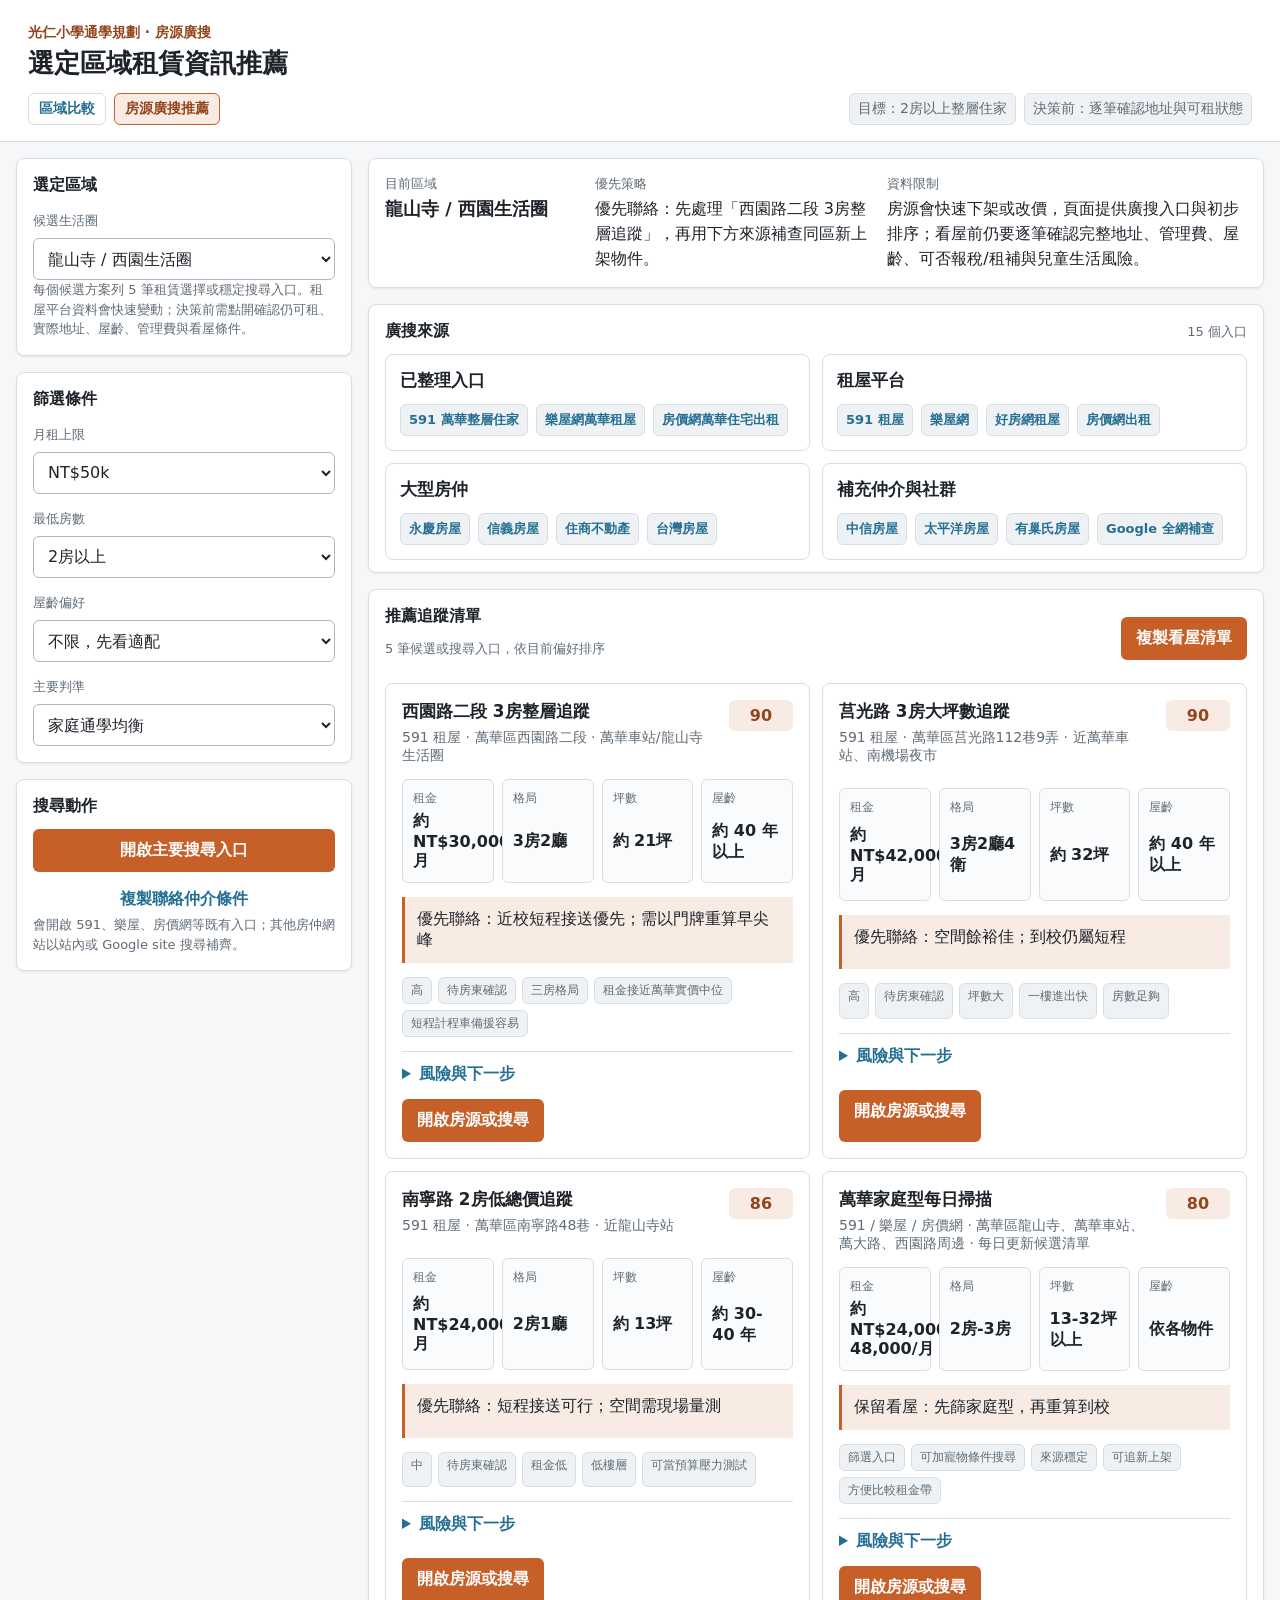
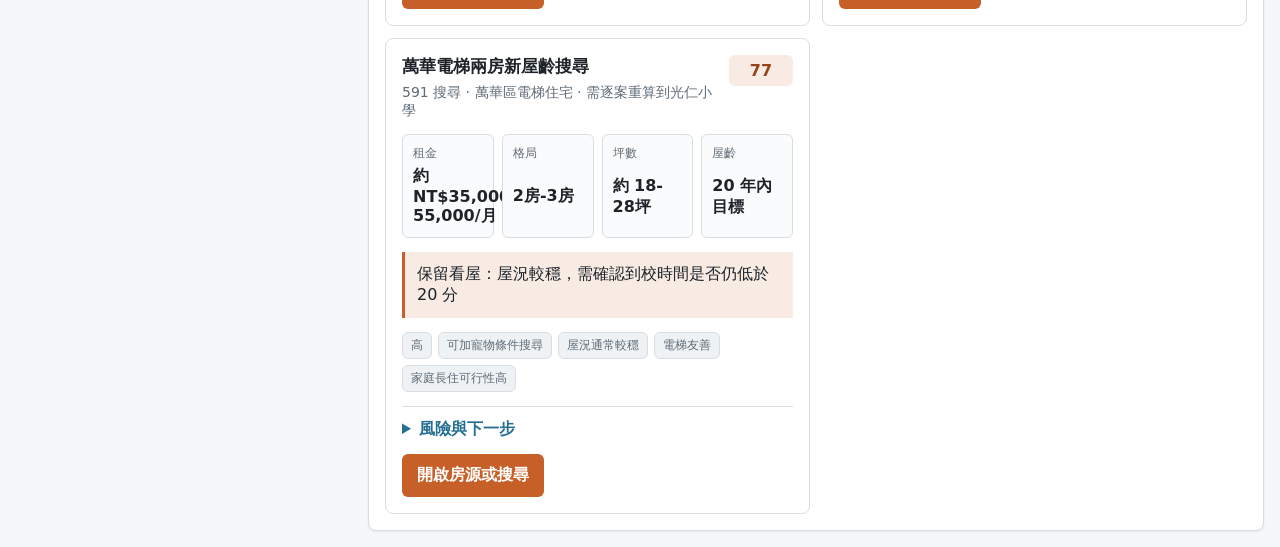
==== rental-search.html @ 24af000b "feat: add rental search recommendation page" ====
<!doctype html>
<html lang="zh-Hant">
  <head>
    <meta charset="utf-8">
    <meta name="viewport" content="width=device-width, initial-scale=1">
    <title>選定區域租賃廣搜推薦</title>
    <link rel="icon" href="data:image/svg+xml,%3Csvg xmlns='http://www.w3.org/2000/svg' viewBox='0 0 16 16'%3E%3Crect width='16' height='16' fill='%23c65f28'/%3E%3Cpath d='M3 8h10v5H3zM5 5h6v3H5z' fill='white'/%3E%3C/svg%3E">
    <link rel="stylesheet" href="styles.css">
  </head>
  <body>
    <header class="app-header">
      <div>
        <p class="eyebrow">光仁小學通學規劃 · 房源廣搜</p>
        <h1>選定區域租賃資訊推薦</h1>
        <nav class="page-nav" aria-label="頁面導覽">
          <a href="index.html">區域比較</a>
          <a aria-current="page" href="rental-search.html">房源廣搜推薦</a>
        </nav>
      </div>
      <div class="header-meta" aria-label="固定規劃條件">
        <span>目標：2房以上整層住家</span>
        <span>決策前：逐筆確認地址與可租狀態</span>
      </div>
    </header>

    <main class="layout rental-layout">
      <aside class="controls" aria-label="租賃搜尋設定">
        <section class="panel">
          <div class="section-heading">
            <h2>選定區域</h2>
          </div>
          <label class="field">
            <span>候選生活圈</span>
            <select id="areaSelect"></select>
          </label>
          <p id="areaScope" class="form-status" role="status" aria-live="polite"></p>
        </section>

        <section class="panel">
          <div class="section-heading">
            <h2>篩選條件</h2>
          </div>
          <label class="field">
            <span>月租上限</span>
            <select id="searchRentLimit">
              <option value="40000">NT$40k</option>
              <option value="50000" selected>NT$50k</option>
              <option value="60000">NT$60k</option>
              <option value="70000">NT$70k</option>
              <option value="90000">NT$90k</option>
            </select>
          </label>
          <label class="field">
            <span>最低房數</span>
            <select id="roomLimit">
              <option value="1">1房以上</option>
              <option value="2" selected>2房以上</option>
              <option value="3">3房以上</option>
            </select>
          </label>
          <label class="field">
            <span>屋齡偏好</span>
            <select id="agePreference">
              <option value="any" selected>不限，先看適配</option>
              <option value="30">30年內優先</option>
              <option value="20">20年內優先</option>
              <option value="10">10年內優先</option>
            </select>
          </label>
          <label class="field">
            <span>主要判準</span>
            <select id="listingPriority">
              <option value="balanced" selected>家庭通學均衡</option>
              <option value="commute">近校與接送優先</option>
              <option value="space">房數與坪數優先</option>
              <option value="newer">屋況與電梯優先</option>
              <option value="budget">租金壓力優先</option>
            </select>
          </label>
        </section>

        <section class="panel">
          <div class="section-heading">
            <h2>搜尋動作</h2>
          </div>
          <button id="openPrimarySearches" class="primary-button full-button" type="button">開啟主要搜尋入口</button>
          <button id="copySearchBrief" class="text-button full-button" type="button">複製聯絡仲介條件</button>
          <p class="form-status">會開啟 591、樂屋、房價網等既有入口；其他房仲網站以站內或 Google site 搜尋補齊。</p>
        </section>
      </aside>

      <section class="workspace" aria-label="房源推薦與搜尋入口">
        <section class="recommendation-panel rental-summary" aria-label="區域搜尋摘要">
          <div>
            <span class="metric-label">目前區域</span>
            <strong id="selectedAreaName">-</strong>
          </div>
          <div>
            <span class="metric-label">優先策略</span>
            <p id="searchStrategy">-</p>
          </div>
          <div>
            <span class="metric-label">資料限制</span>
            <p>房源會快速下架或改價，頁面提供廣搜入口與初步排序；看屋前仍要逐筆確認完整地址、管理費、屋齡、可否報稅/租補與兒童生活風險。</p>
          </div>
        </section>

        <section class="compare-section source-section">
          <div class="section-heading">
            <h2>廣搜來源</h2>
            <span id="sourceCount" class="hint">載入中</span>
          </div>
          <div id="sourceGroups" class="source-groups"></div>
        </section>

        <section class="compare-section">
          <div class="section-heading">
            <div>
              <h2>推薦追蹤清單</h2>
              <p id="listingCount" class="hint">載入中</p>
            </div>
            <button id="copyShortlist" class="primary-button" type="button">複製看屋清單</button>
          </div>
          <div id="listingCards" class="listing-cards" aria-live="polite"></div>
        </section>
      </section>
    </main>

    <template id="sourceGroupTemplate">
      <article class="source-group">
        <h3></h3>
        <div class="source-links"></div>
      </article>
    </template>

    <template id="listingTemplate">
      <article class="listing-card">
        <div class="listing-head">
          <div>
            <h3></h3>
            <p class="option-meta"></p>
          </div>
          <span class="score-badge"></span>
        </div>
        <dl class="metrics listing-metrics"></dl>
        <p class="recommendation-text listing-reason"></p>
        <div class="tag-list"></div>
        <details>
          <summary>風險與下一步</summary>
          <div class="detail-grid"></div>
        </details>
        <a class="primary-button listing-link" target="_blank" rel="noopener noreferrer">開啟房源或搜尋</a>
      </article>
    </template>

    <script src="data/rental-choices.js?v=20260626-search"></script>
    <script src="rental-search.js?v=20260626-search"></script>
  </body>
</html>
---- styles.css ----
:root {
  --bg: #f6f7f8;
  --surface: #ffffff;
  --surface-soft: #eef2f4;
  --surface-warm: #f7ebe4;
  --text: #1d2329;
  --muted: #5f6b76;
  --border: #d9dee3;
  --border-strong: #aeb7c0;
  --accent: #c65f28;
  --accent-dark: #95451e;
  --blue: #256f93;
  --teal: #26736b;
  --shadow: 0 1px 2px rgba(17, 24, 39, 0.08);
  font-family: "Segoe UI", "Noto Sans TC", system-ui, sans-serif;
}

* {
  box-sizing: border-box;
}

body {
  margin: 0;
  background: var(--bg);
  color: var(--text);
}

button,
select,
input {
  font: inherit;
}

button {
  cursor: pointer;
}

.app-header {
  display: flex;
  align-items: end;
  justify-content: space-between;
  gap: 1rem;
  padding: 1.5rem 1.75rem 1rem;
  border-bottom: 1px solid var(--border);
  background: var(--surface);
}

.eyebrow {
  margin: 0 0 0.25rem;
  color: var(--accent-dark);
  font-size: 0.875rem;
  font-weight: 700;
}

h1,
h2,
h3,
h4 {
  margin: 0;
  letter-spacing: 0;
}

h1 {
  font-size: clamp(1.5rem, 2vw, 2.25rem);
}

h2 {
  font-size: 1rem;
}

h3 {
  font-size: 1.05rem;
}

h4 {
  font-size: 0.875rem;
}

.header-meta {
  display: flex;
  flex-wrap: wrap;
  justify-content: end;
  gap: 0.5rem;
  max-width: 42rem;
  color: var(--muted);
  font-size: 0.875rem;
}

.header-meta span {
  padding: 0.375rem 0.5rem;
  border: 1px solid var(--border);
  border-radius: 6px;
  background: var(--surface-soft);
}

.page-nav {
  display: flex;
  flex-wrap: wrap;
  gap: 0.5rem;
  margin-top: 0.75rem;
}

.page-nav a {
  border: 1px solid var(--border);
  border-radius: 6px;
  padding: 0.375rem 0.625rem;
  background: var(--surface);
  color: var(--blue);
  font-size: 0.875rem;
  font-weight: 800;
  text-decoration: none;
}

.page-nav a[aria-current="page"] {
  border-color: var(--accent);
  background: var(--surface-warm);
  color: var(--accent-dark);
}

.layout {
  display: grid;
  grid-template-columns: minmax(18rem, 21rem) minmax(0, 1fr);
  gap: 1rem;
  padding: 1rem;
}

.controls,
.workspace {
  display: grid;
  align-content: start;
  gap: 1rem;
  min-width: 0;
}

.panel,
.recommendation-panel,
.option-card,
.compare-section {
  border: 1px solid var(--border);
  border-radius: 8px;
  background: var(--surface);
  box-shadow: var(--shadow);
}

.panel,
.compare-section {
  padding: 1rem;
}

.section-heading,
.toolbar {
  display: flex;
  align-items: center;
  justify-content: space-between;
  gap: 1rem;
}

.field,
.region-form {
  display: grid;
  gap: 0.5rem;
}

.field {
  margin-top: 1rem;
}

.field span,
.metric-label,
.hint,
.muted {
  color: var(--muted);
  font-size: 0.8125rem;
}

input[type="text"],
select {
  width: 100%;
  border: 1px solid var(--border-strong);
  border-radius: 6px;
  padding: 0.6rem 0.625rem;
  background: var(--surface);
  color: var(--text);
}

input[type="text"]:focus,
select:focus,
button:focus-visible {
  outline: 3px solid rgba(198, 95, 40, 0.24);
  outline-offset: 2px;
}

.primary-button,
.text-button,
.segment,
.region-chip {
  border-radius: 6px;
  border: 1px solid transparent;
}

.primary-button {
  padding: 0.625rem 0.875rem;
  background: var(--accent);
  color: #ffffff;
  font-weight: 800;
}

.text-button {
  padding: 0.25rem 0.5rem;
  background: transparent;
  color: var(--blue);
  font-weight: 700;
}

.full-button {
  width: 100%;
  margin-top: 0.75rem;
  text-align: center;
}

.form-status {
  min-height: 1.2rem;
  margin: 0;
  color: var(--muted);
  font-size: 0.8125rem;
  line-height: 1.5;
}

.selected-regions {
  display: flex;
  flex-wrap: wrap;
  gap: 0.5rem;
  margin-top: 0.75rem;
}

.region-chip {
  padding: 0.375rem 0.5rem;
  border-color: var(--border);
  background: var(--surface-soft);
  color: var(--text);
  font-size: 0.875rem;
}

.region-chip:hover {
  border-color: var(--accent);
}

.segmented {
  display: grid;
  grid-template-columns: repeat(3, 1fr);
  gap: 0.25rem;
  margin-top: 1rem;
  padding: 0.25rem;
  border: 1px solid var(--border);
  border-radius: 8px;
  background: var(--surface-soft);
}

.segment {
  min-height: 2.5rem;
  padding: 0.5rem;
  background: transparent;
  color: var(--muted);
  font-weight: 700;
}

.segment.active {
  background: var(--surface);
  color: var(--text);
  border-color: var(--border);
}

.toolbar {
  min-height: 3rem;
}

.toolbar p {
  margin: 0.25rem 0 0;
  color: var(--muted);
  font-size: 0.875rem;
}

.recommendation-panel {
  display: grid;
  grid-template-columns: minmax(13rem, 0.8fr) 1.25fr 1.25fr;
  gap: 1rem;
  padding: 1rem;
}

.recommendation-panel div {
  display: grid;
  align-content: start;
  gap: 0.25rem;
}

.recommendation-panel strong {
  font-size: 1.1rem;
}

.recommendation-panel p {
  margin: 0;
  color: var(--text);
  line-height: 1.55;
}

.cards {
  display: grid;
  grid-template-columns: repeat(2, minmax(0, 1fr));
  gap: 1rem;
}

.option-card {
  display: grid;
  gap: 0.875rem;
  padding: 1rem;
}

.card-top {
  display: flex;
  align-items: start;
  justify-content: space-between;
  gap: 1rem;
}

.option-meta {
  margin: 0.375rem 0 0;
  color: var(--muted);
  font-size: 0.875rem;
}

.score-badge {
  min-width: 4rem;
  padding: 0.375rem 0.5rem;
  border-radius: 6px;
  background: var(--surface-warm);
  color: var(--accent-dark);
  text-align: center;
  font-weight: 900;
  font-variant-numeric: tabular-nums;
}

.metrics {
  display: grid;
  grid-template-columns: repeat(4, minmax(0, 1fr));
  gap: 0.5rem;
  margin: 0;
}

.metrics div {
  display: grid;
  gap: 0.25rem;
  padding: 0.625rem;
  border: 1px solid var(--border);
  border-radius: 6px;
  background: #fafbfc;
}

.metrics dt {
  color: var(--muted);
  font-size: 0.75rem;
}

.metrics dd {
  margin: 0;
  font-weight: 800;
  font-variant-numeric: tabular-nums;
}

.recommendation-text {
  padding: 0.75rem;
  border-left: 3px solid var(--accent);
  background: var(--surface-warm);
}

.recommendation-text p {
  margin: 0;
  line-height: 1.55;
}

.tag-list {
  display: flex;
  flex-wrap: wrap;
  gap: 0.375rem;
}

.tag {
  padding: 0.25rem 0.5rem;
  border: 1px solid var(--border);
  border-radius: 6px;
  color: var(--muted);
  background: var(--surface-soft);
  font-size: 0.75rem;
}

details {
  border-top: 1px solid var(--border);
  padding-top: 0.75rem;
}

summary {
  color: var(--blue);
  font-weight: 800;
  cursor: pointer;
}

.detail-grid {
  display: grid;
  grid-template-columns: repeat(2, minmax(0, 1fr));
  gap: 1rem;
  margin-top: 0.75rem;
  color: var(--muted);
  font-size: 0.875rem;
}

.detail-grid h4 {
  margin: 0 0 0.375rem;
  color: var(--text);
}

.detail-grid ul {
  margin: 0;
  padding-left: 1.125rem;
}

.table-wrap {
  overflow-x: auto;
  max-width: 100%;
  margin-top: 0.75rem;
}

table {
  width: 100%;
  min-width: 44rem;
  border-collapse: collapse;
  font-size: 0.875rem;
}

th,
td {
  padding: 0.625rem;
  border-bottom: 1px solid var(--border);
  text-align: left;
  vertical-align: top;
}

th {
  background: var(--surface-soft);
  color: var(--text);
  font-weight: 800;
}

td:first-child,
th:first-child {
  position: sticky;
  left: 0;
  background: var(--surface);
  font-weight: 800;
}

.empty-state {
  grid-column: 1 / -1;
  padding: 2rem;
  border: 1px dashed var(--border-strong);
  border-radius: 8px;
  background: var(--surface);
  color: var(--muted);
  text-align: center;
}

.rental-summary {
  grid-template-columns: minmax(12rem, 0.7fr) 1fr 1.3fr;
}

.source-section {
  padding-bottom: 0.75rem;
}

.source-groups,
.listing-cards {
  display: grid;
  grid-template-columns: repeat(2, minmax(0, 1fr));
  gap: 0.75rem;
  margin-top: 0.75rem;
}

.source-group,
.listing-card {
  border: 1px solid var(--border);
  border-radius: 8px;
  background: var(--surface);
}

.source-group {
  padding: 0.875rem;
}

.source-links {
  display: flex;
  flex-wrap: wrap;
  gap: 0.5rem;
  margin-top: 0.75rem;
}

.source-links a {
  border: 1px solid var(--border);
  border-radius: 6px;
  padding: 0.375rem 0.5rem;
  background: var(--surface-soft);
  color: var(--blue);
  font-size: 0.8125rem;
  font-weight: 800;
  text-decoration: none;
}

.source-links a:hover {
  border-color: var(--accent);
}

.listing-card {
  display: grid;
  gap: 0.875rem;
  padding: 1rem;
}

.listing-head {
  display: flex;
  align-items: start;
  justify-content: space-between;
  gap: 1rem;
}

.listing-metrics {
  grid-template-columns: repeat(4, minmax(0, 1fr));
}

.listing-reason {
  display: block;
  margin: 0;
}

.listing-link {
  justify-self: start;
  text-decoration: none;
}

@media (max-width: 980px) {
  .app-header {
    align-items: start;
    flex-direction: column;
  }

  .header-meta {
    justify-content: start;
  }

  .layout {
    grid-template-columns: 1fr;
  }

  .controls {
    grid-template-columns: repeat(2, minmax(0, 1fr));
  }

  .recommendation-panel,
  .rental-summary {
    grid-template-columns: 1fr;
  }
}

@media (max-width: 760px) {
  .app-header {
    padding: 1rem;
  }

  .layout {
    padding: 0.75rem;
  }

  .controls,
  .cards,
  .source-groups,
  .listing-cards {
    grid-template-columns: 1fr;
  }

  .metrics,
  .listing-metrics,
  .detail-grid {
    grid-template-columns: repeat(2, minmax(0, 1fr));
  }

  .toolbar {
    align-items: stretch;
    flex-direction: column;
  }
}

@media (max-width: 420px) {
  .metrics,
  .listing-metrics,
  .detail-grid {
    grid-template-columns: 1fr;
  }

  .card-top,
  .listing-head {
    align-items: stretch;
    flex-direction: column;
  }

  .score-badge {
    width: fit-content;
  }
}
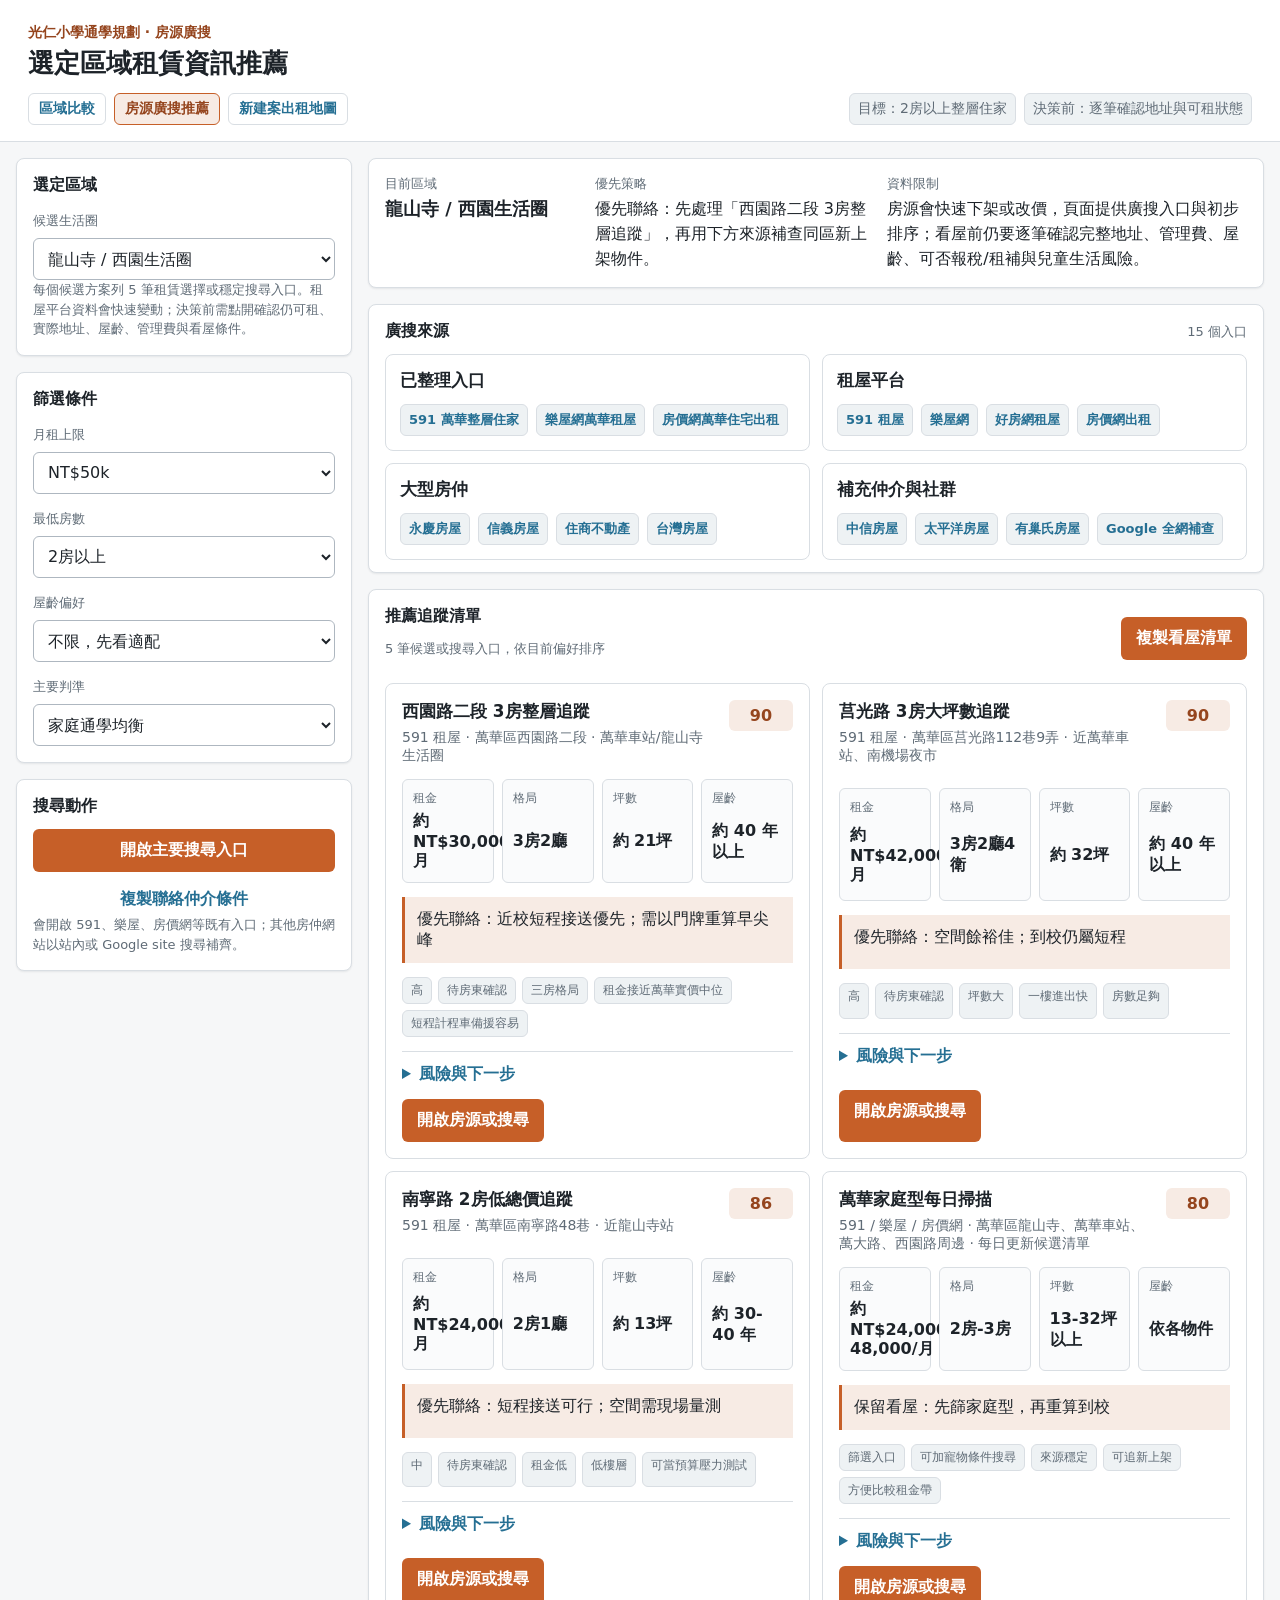
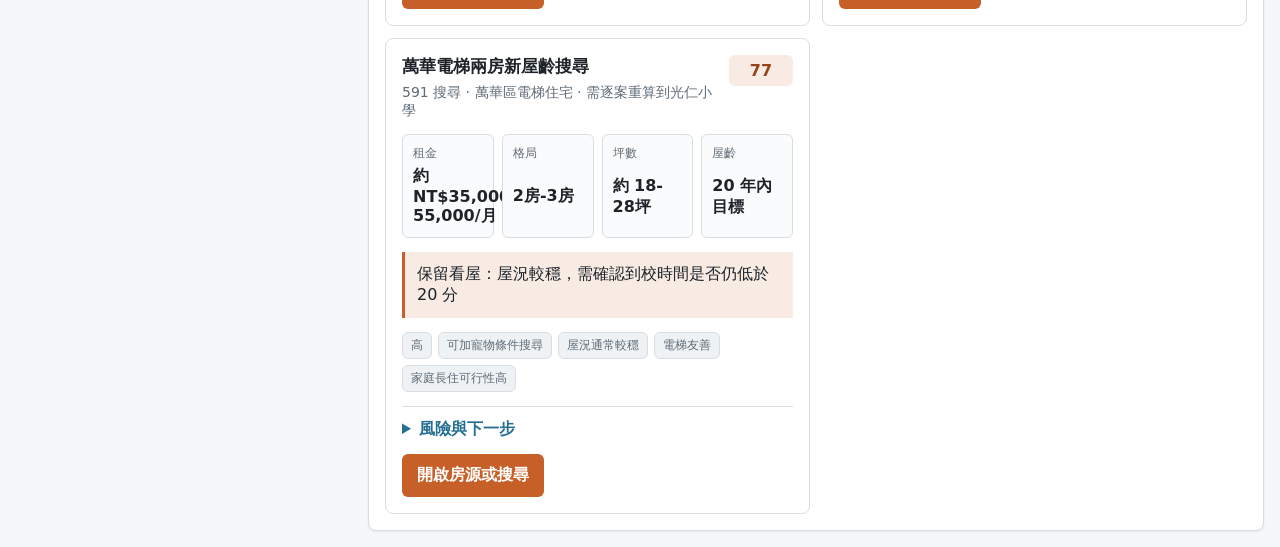
==== commit d3ff9f81: "feat: add new-build rental map page" ====
--- a/rental-search.html
+++ b/rental-search.html
@@ -15,6 +15,7 @@
         <nav class="page-nav" aria-label="頁面導覽">
           <a href="index.html">區域比較</a>
           <a aria-current="page" href="rental-search.html">房源廣搜推薦</a>
+          <a href="new-build-rentals.html">新建案出租地圖</a>
         </nav>
       </div>
       <div class="header-meta" aria-label="固定規劃條件">
--- a/styles.css
+++ b/styles.css
@@ -543,6 +543,284 @@
   text-decoration: none;
 }
 
+.new-build-page {
+  display: grid;
+  gap: 1rem;
+  padding: 1rem;
+}
+
+.map-hero,
+.map-filter-bar,
+.map-split {
+  border: 1px solid var(--border);
+  border-radius: 8px;
+  background: var(--surface);
+  box-shadow: var(--shadow);
+}
+
+.map-hero {
+  display: flex;
+  align-items: end;
+  justify-content: space-between;
+  gap: 1rem;
+  padding: 1rem;
+}
+
+.map-hero p {
+  margin: 0.35rem 0 0;
+  color: var(--muted);
+}
+
+.map-actions {
+  display: flex;
+  flex-wrap: wrap;
+  justify-content: end;
+  gap: 0.5rem;
+}
+
+.map-actions a {
+  text-decoration: none;
+}
+
+.map-filter-bar {
+  display: flex;
+  align-items: end;
+  justify-content: space-between;
+  gap: 1rem;
+  padding: 0.875rem 1rem;
+}
+
+.inline-field {
+  min-width: 13rem;
+  margin-top: 0;
+}
+
+.legend {
+  display: flex;
+  flex-wrap: wrap;
+  gap: 0.625rem;
+  color: var(--muted);
+  font-size: 0.8125rem;
+}
+
+.legend span {
+  display: inline-flex;
+  align-items: center;
+  gap: 0.35rem;
+}
+
+.legend-dot {
+  display: inline-block;
+  width: 0.75rem;
+  height: 0.75rem;
+  border-radius: 50%;
+}
+
+.legend-dot.active,
+.rental-marker.active {
+  background: var(--teal);
+}
+
+.legend-dot.watch,
+.rental-marker.watch {
+  background: var(--accent);
+}
+
+.legend-dot.none,
+.rental-marker.none {
+  background: var(--muted);
+}
+
+.legend-dot.school,
+.school-marker {
+  background: var(--blue);
+}
+
+.map-split {
+  --map-ratio: 58%;
+  display: grid;
+  grid-template-columns: minmax(22rem, var(--map-ratio)) 0.75rem minmax(24rem, 1fr);
+  height: min(74vh, 46rem);
+  min-height: 38rem;
+  overflow: hidden;
+}
+
+.map-pane {
+  display: grid;
+  grid-template-rows: minmax(0, 1fr) 12rem;
+  min-height: 0;
+  min-width: 0;
+  overflow: hidden;
+  border-right: 1px solid var(--border);
+}
+
+.rental-map {
+  min-height: 0;
+}
+
+.google-map-frame {
+  border-top: 1px solid var(--border);
+  background: var(--surface-soft);
+}
+
+.google-map-frame iframe {
+  display: block;
+  width: 100%;
+  height: 100%;
+  border: 0;
+}
+
+.split-handle {
+  width: 0.75rem;
+  min-height: 100%;
+  border: 0;
+  border-left: 1px solid var(--border);
+  border-right: 1px solid var(--border);
+  border-radius: 0;
+  background:
+    linear-gradient(90deg, transparent 0 35%, var(--border-strong) 35% 45%, transparent 45% 55%, var(--border-strong) 55% 65%, transparent 65% 100%),
+    var(--surface-soft);
+  cursor: col-resize;
+}
+
+.split-handle:focus-visible {
+  outline-offset: -3px;
+}
+
+.is-resizing {
+  cursor: col-resize;
+  user-select: none;
+}
+
+.rental-pane {
+  display: grid;
+  grid-template-rows: auto minmax(0, 1fr);
+  min-height: 0;
+  min-width: 0;
+  overflow: hidden;
+  padding: 1rem;
+}
+
+.rental-table-wrap {
+  min-height: 0;
+  overflow: auto;
+}
+
+.rental-table {
+  min-width: 48rem;
+}
+
+.rental-table td {
+  line-height: 1.45;
+}
+
+.rental-table td span,
+.rental-table td small {
+  display: block;
+}
+
+.rental-table td small {
+  margin-top: 0.25rem;
+  color: var(--muted);
+  font-size: 0.75rem;
+}
+
+.rental-table tr.is-selected td {
+  background: var(--surface-warm);
+}
+
+.table-focus-button {
+  display: block;
+  width: 100%;
+  border: 0;
+  padding: 0;
+  background: transparent;
+  color: var(--blue);
+  font-weight: 900;
+  text-align: left;
+}
+
+.status-pill {
+  width: fit-content;
+  border-radius: 6px;
+  padding: 0.25rem 0.45rem;
+  color: #ffffff;
+  font-size: 0.75rem;
+  font-weight: 900;
+}
+
+.status-pill.active {
+  background: var(--teal);
+}
+
+.status-pill.watch {
+  background: var(--accent);
+}
+
+.status-pill.none {
+  background: var(--muted);
+}
+
+.source-cell {
+  display: grid;
+  gap: 0.375rem;
+}
+
+.source-cell a {
+  width: fit-content;
+  color: var(--blue);
+  font-weight: 800;
+  text-decoration: none;
+}
+
+.source-cell a:hover,
+.table-focus-button:hover {
+  text-decoration: underline;
+}
+
+.school-marker,
+.rental-marker {
+  display: grid;
+  place-items: center;
+  border: 2px solid #ffffff;
+  border-radius: 999px;
+  box-shadow: 0 2px 7px rgba(17, 24, 39, 0.28);
+  color: #ffffff;
+  font-size: 0.75rem;
+  font-weight: 900;
+}
+
+.rental-marker.selected {
+  outline: 4px solid rgba(198, 95, 40, 0.28);
+  transform: scale(1.12);
+}
+
+.map-popup {
+  display: grid;
+  gap: 0.25rem;
+  max-width: 17rem;
+}
+
+.map-popup p {
+  margin: 0;
+}
+
+.map-popup a {
+  color: var(--blue);
+  font-weight: 800;
+}
+
+.map-popup span {
+  display: block;
+}
+
+.map-notes ul {
+  margin: 0.75rem 0 0;
+  padding-left: 1.15rem;
+  color: var(--muted);
+  line-height: 1.6;
+}
+
 @media (max-width: 980px) {
   .app-header {
     align-items: start;
@@ -564,6 +842,25 @@
   .recommendation-panel,
   .rental-summary {
     grid-template-columns: 1fr;
+  }
+
+  .map-split {
+    grid-template-columns: 1fr;
+    height: auto;
+  }
+
+  .split-handle {
+    display: none;
+  }
+
+  .map-pane {
+    min-height: 34rem;
+    border-right: 0;
+    border-bottom: 1px solid var(--border);
+  }
+
+  .rental-pane {
+    min-height: 28rem;
   }
 }
 
@@ -593,6 +890,24 @@
     align-items: stretch;
     flex-direction: column;
   }
+
+  .map-hero,
+  .map-filter-bar {
+    align-items: stretch;
+    flex-direction: column;
+  }
+
+  .map-actions {
+    justify-content: start;
+  }
+
+  .inline-field {
+    min-width: 0;
+  }
+
+  .map-pane {
+    grid-template-rows: minmax(24rem, 60vh) 10rem;
+  }
 }
 
 @media (max-width: 420px) {
